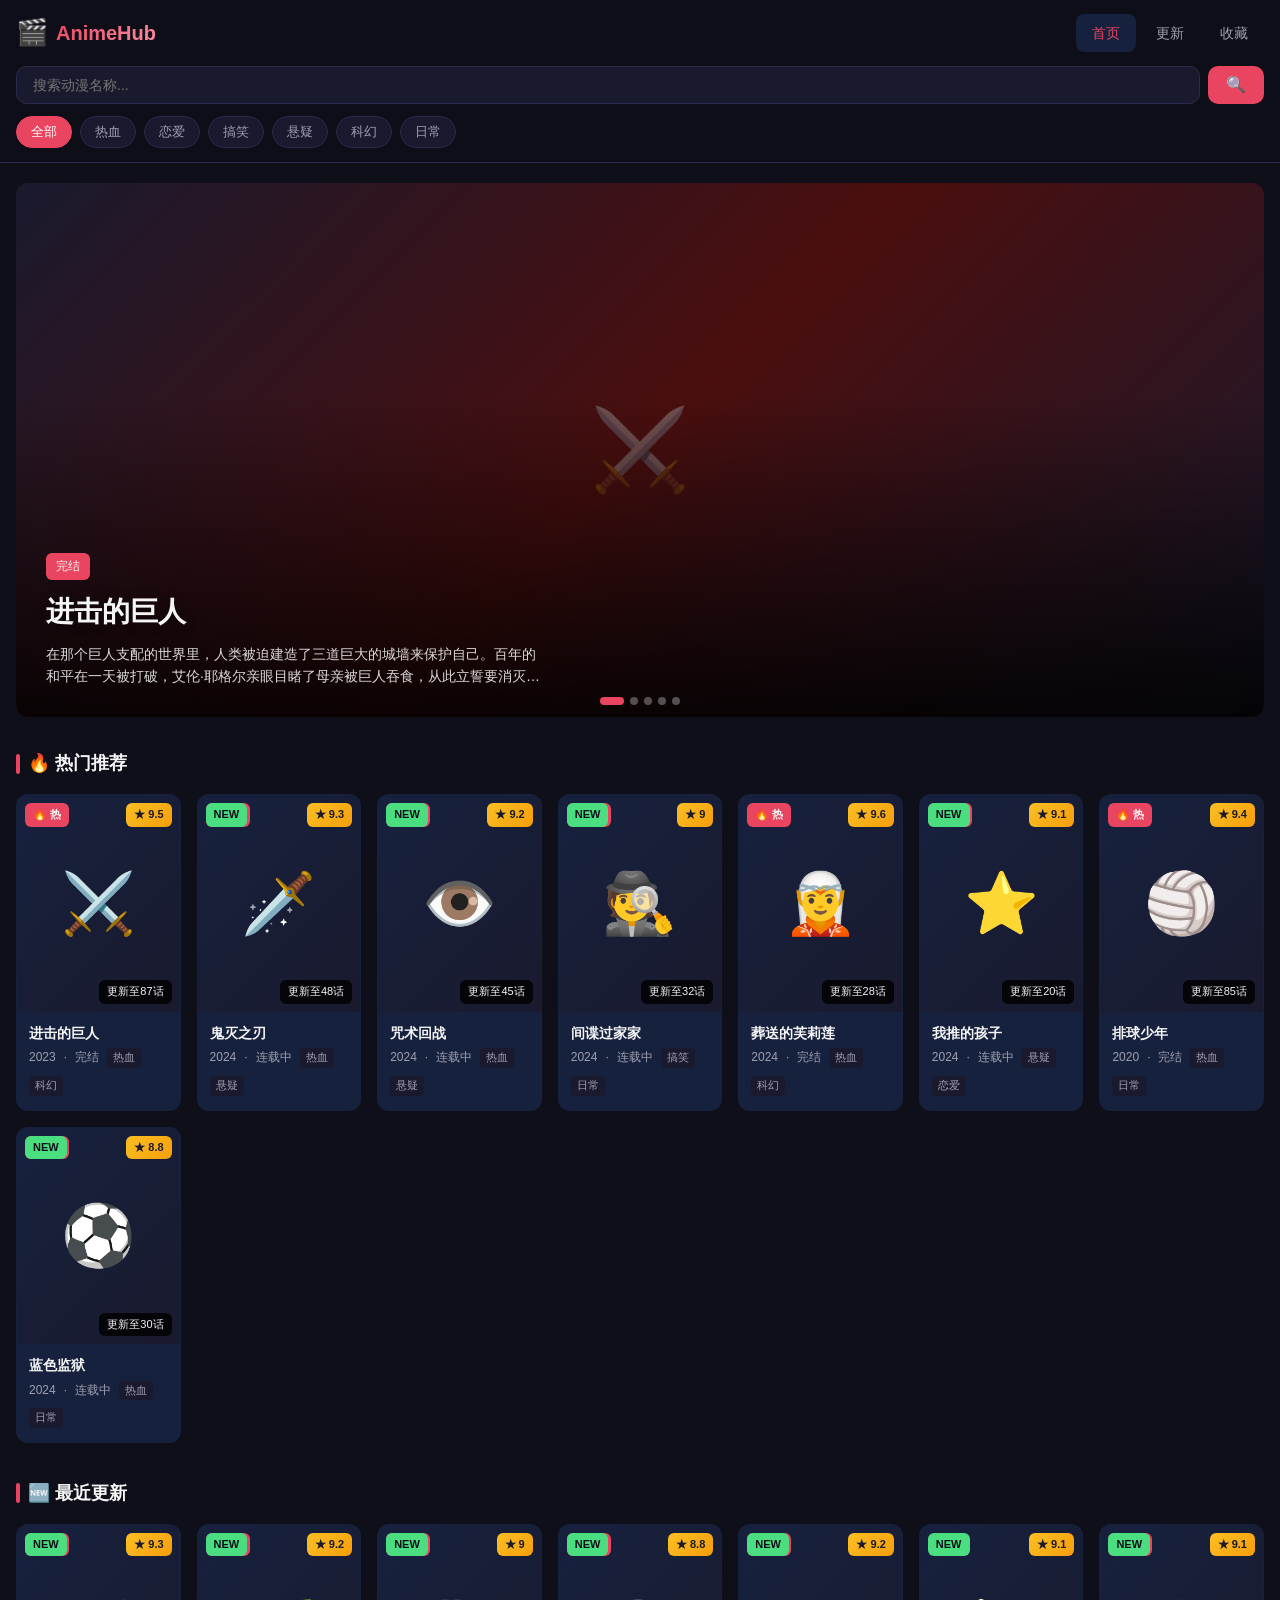
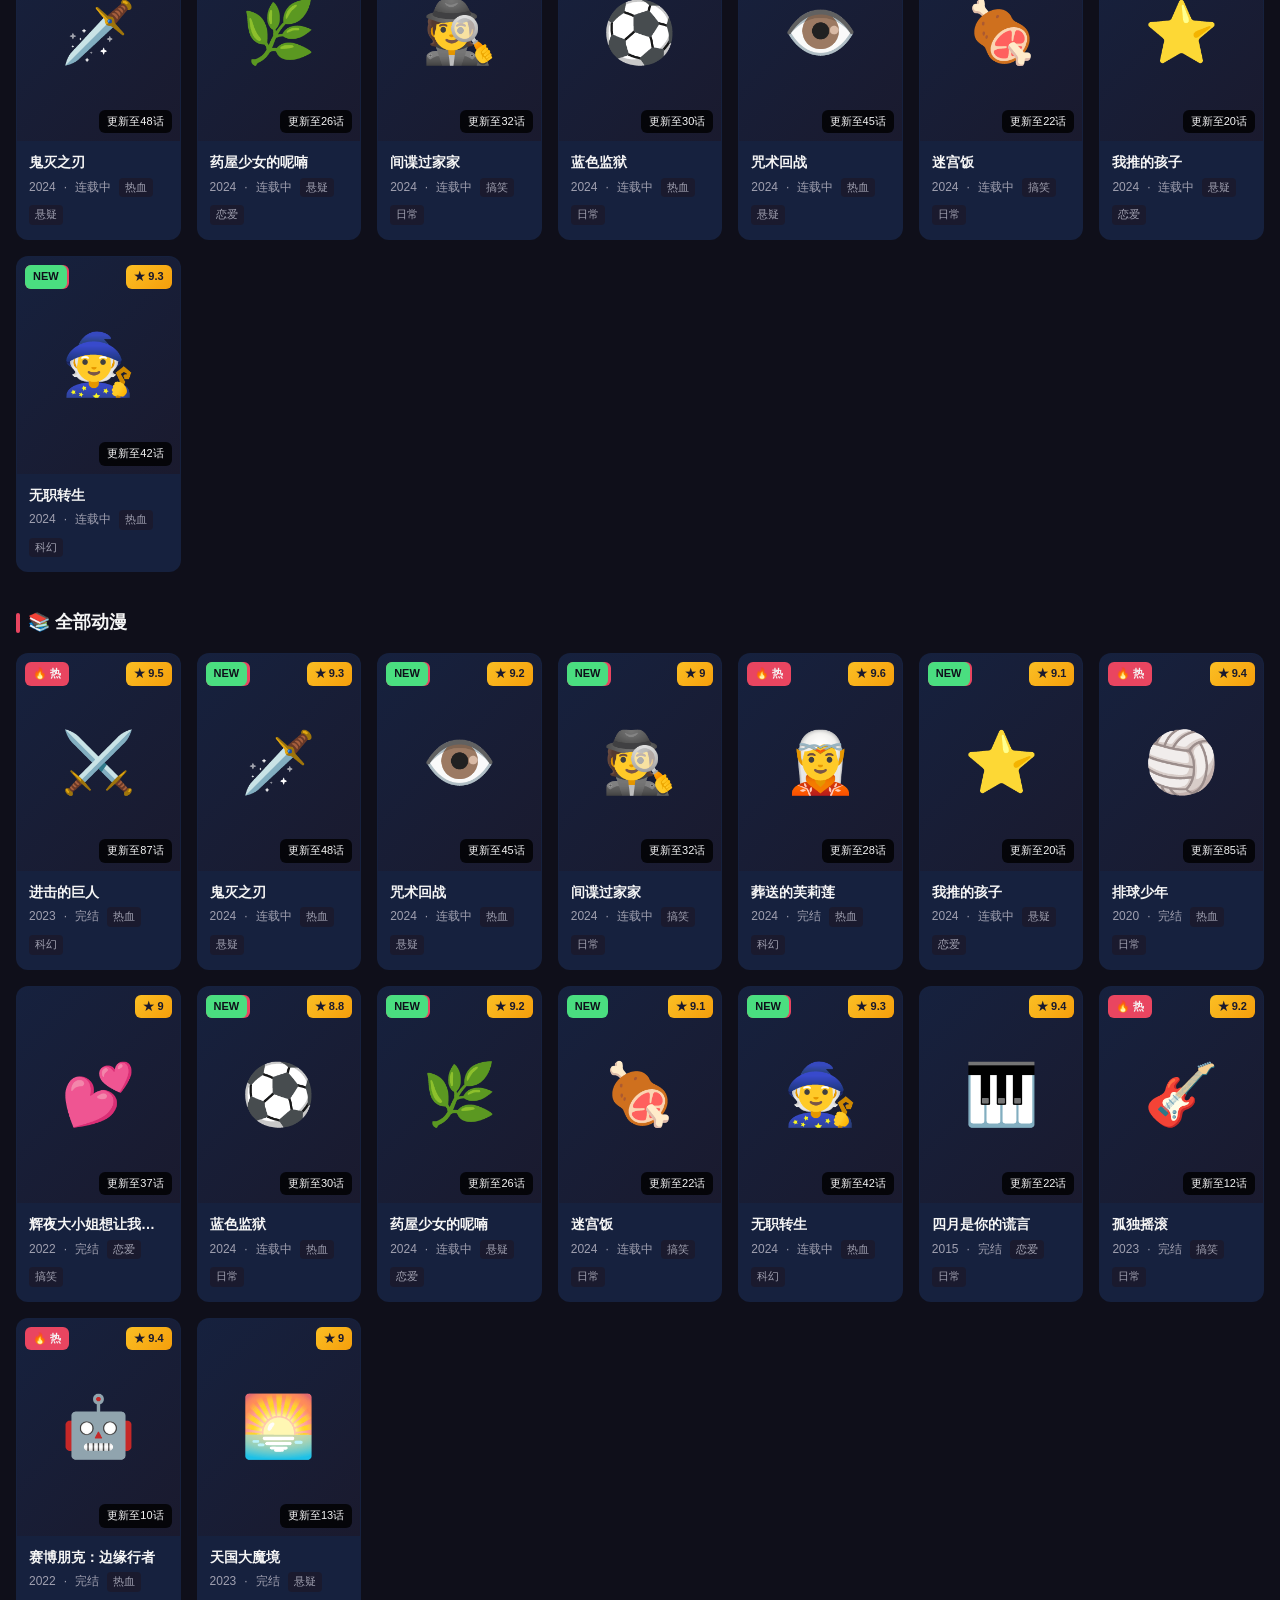
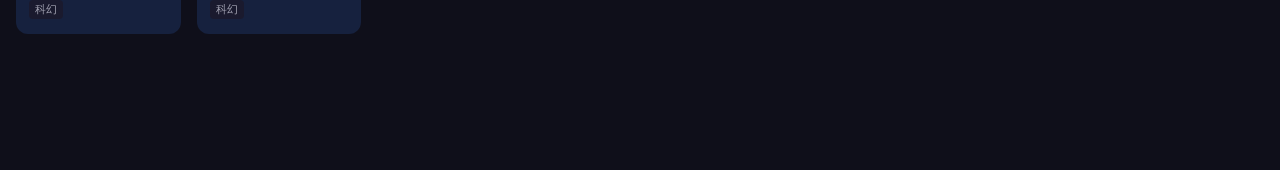
==== index.html @ 456b9b78 "feat: 动漫平台首版发布 - 播放/追番/更新提醒/移动端适配" ====
<!DOCTYPE html>
<html lang="zh-CN">
<head>
    <meta charset="UTF-8">
    <meta name="viewport" content="width=device-width, initial-scale=1.0, maximum-scale=1.0, user-scalable=no">
    <meta name="description" content="无广告极速动漫在线观看平台 - 实时更新提醒">
    <title>AnimeHub - 无广告动漫平台</title>
    <link rel="stylesheet" href="css/style.css">
    <link rel="manifest" href="manifest.json">
    <link rel="icon" href="data:image/svg+xml,<svg xmlns='http://www.w3.org/2000/svg' viewBox='0 0 100 100'><text y='.9em' font-size='90'>🎬</text></svg>">
</head>
<body>
    <header class="header">
        <div class="header-inner">
            <div class="logo" onclick="goHome()">
                <span class="logo-icon">🎬</span>
                <span class="logo-text">AnimeHub</span>
            </div>
            <nav class="nav-links">
                <a href="#home" class="active" data-page="home">首页</a>
                <a href="#updates" data-page="updates">更新</a>
                <a href="#favorites" data-page="favorites">收藏</a>
            </nav>
            <button class="menu-btn" id="menuBtn" aria-label="菜单">
                <span></span><span></span><span></span>
            </button>
        </div>
        <div class="search-bar">
            <input type="text" id="searchInput" placeholder="搜索动漫名称..." autocomplete="off">
            <button class="search-btn" id="searchBtn">🔍</button>
        </div>
        <div class="category-filter">
            <button class="cat-btn active" data-cat="all">全部</button>
            <button class="cat-btn" data-cat="热血">热血</button>
            <button class="cat-btn" data-cat="恋爱">恋爱</button>
            <button class="cat-btn" data-cat="搞笑">搞笑</button>
            <button class="cat-btn" data-cat="悬疑">悬疑</button>
            <button class="cat-btn" data-cat="科幻">科幻</button>
            <button class="cat-btn" data-cat="日常">日常</button>
        </div>
    </header>

    <main class="main">
        <!-- 首页 -->
        <section id="homePage" class="page active">
            <div class="banner" id="banner">
                <div class="banner-slider" id="bannerSlider"></div>
                <div class="banner-dots" id="bannerDots"></div>
            </div>
            <div class="section">
                <h2 class="section-title">🔥 热门推荐</h2>
                <div class="anime-grid" id="hotGrid"></div>
            </div>
            <div class="section">
                <h2 class="section-title">🆕 最近更新</h2>
                <div class="anime-grid" id="latestGrid"></div>
            </div>
            <div class="section">
                <h2 class="section-title">📚 全部动漫</h2>
                <div class="anime-grid" id="allGrid"></div>
            </div>
        </section>

        <!-- 更新页 -->
        <section id="updatesPage" class="page">
            <div class="updates-header">
                <h2>📢 动漫更新日历</h2>
                <button class="btn-primary" id="enableNotifyBtn">🔔 开启更新提醒</button>
            </div>
            <div class="week-tabs" id="weekTabs"></div>
            <div class="updates-list" id="updatesList"></div>
        </section>

        <!-- 收藏页 -->
        <section id="favoritesPage" class="page">
            <h2 class="section-title">⭐ 我的追番</h2>
            <div id="favEmpty" class="empty-state">
                <div class="empty-icon">📺</div>
                <p>还没有追番哦~</p>
                <p class="empty-sub">点击动漫详情页的「追番」按钮添加</p>
            </div>
            <div class="anime-grid" id="favGrid"></div>
        </section>
    </main>

    <div class="mobile-nav" id="mobileNav">
        <a href="#home" class="mobile-nav-item active" data-page="home">
            <span class="nav-icon">🏠</span><span>首页</span>
        </a>
        <a href="#updates" class="mobile-nav-item" data-page="updates">
            <span class="nav-icon">📢</span><span>更新</span>
        </a>
        <a href="#favorites" class="mobile-nav-item" data-page="favorites">
            <span class="nav-icon">⭐</span><span>追番</span>
        </a>
    </div>

    <div class="toast" id="toast"></div>

    <script src="js/data.js"></script>
    <script src="js/app.js"></script>
</body>
</html>
---- css/style.css ----
:root {
    --primary: #e94560;
    --primary-dark: #c73650;
    --bg: #0f0f1a;
    --bg-secondary: #1a1a2e;
    --bg-card: #16213e;
    --text: #f5f5f5;
    --text-secondary: #a0a0b0;
    --border: #2a2a4a;
    --success: #4ade80;
    --warning: #fbbf24;
    --radius: 12px;
    --shadow: 0 4px 20px rgba(0,0,0,0.3);
    --transition: all 0.3s ease;
}

* {
    margin: 0;
    padding: 0;
    box-sizing: border-box;
    -webkit-tap-highlight-color: transparent;
}

html, body {
    font-family: -apple-system, BlinkMacSystemFont, "Segoe UI", "PingFang SC", "Hiragino Sans GB", "Microsoft YaHei", sans-serif;
    background: var(--bg);
    color: var(--text);
    min-height: 100vh;
    line-height: 1.6;
    overflow-x: hidden;
}

a { color: inherit; text-decoration: none; }
button { cursor: pointer; border: none; background: none; color: inherit; font-family: inherit; }
img { max-width: 100%; display: block; }

::-webkit-scrollbar { width: 6px; height: 6px; }
::-webkit-scrollbar-track { background: var(--bg-secondary); }
::-webkit-scrollbar-thumb { background: var(--primary); border-radius: 3px; }

/* ========== Header ========== */
.header {
    position: sticky;
    top: 0;
    z-index: 100;
    background: rgba(15, 15, 26, 0.95);
    backdrop-filter: blur(20px);
    border-bottom: 1px solid var(--border);
}

.header-inner {
    display: flex;
    align-items: center;
    justify-content: space-between;
    padding: 12px 16px;
    max-width: 1400px;
    margin: 0 auto;
}

.logo {
    display: flex;
    align-items: center;
    gap: 8px;
    cursor: pointer;
}

.logo-icon { font-size: 26px; }

.logo-text {
    font-size: 20px;
    font-weight: 800;
    background: linear-gradient(135deg, var(--primary), #ff8fa3);
    -webkit-background-clip: text;
    -webkit-text-fill-color: transparent;
    background-clip: text;
}

.nav-links {
    display: flex;
    gap: 4px;
}

.nav-links a {
    padding: 8px 16px;
    border-radius: 8px;
    font-size: 14px;
    font-weight: 500;
    transition: var(--transition);
    color: var(--text-secondary);
}

.nav-links a:hover,
.nav-links a.active {
    background: var(--bg-card);
    color: var(--primary);
}

.menu-btn {
    display: none;
    flex-direction: column;
    gap: 5px;
    padding: 8px;
}

.menu-btn span {
    display: block;
    width: 22px;
    height: 2px;
    background: var(--text);
    border-radius: 2px;
    transition: var(--transition);
}

.search-bar {
    display: flex;
    gap: 8px;
    padding: 0 16px 12px;
    max-width: 1400px;
    margin: 0 auto;
}

#searchInput {
    flex: 1;
    padding: 10px 16px;
    background: var(--bg-secondary);
    border: 1px solid var(--border);
    border-radius: 10px;
    color: var(--text);
    font-size: 14px;
    outline: none;
    transition: var(--transition);
}

#searchInput:focus {
    border-color: var(--primary);
    box-shadow: 0 0 0 3px rgba(233, 69, 96, 0.15);
}

.search-btn {
    padding: 0 18px;
    background: var(--primary);
    border-radius: 10px;
    font-size: 16px;
    transition: var(--transition);
}

.search-btn:hover { background: var(--primary-dark); }

.category-filter {
    display: flex;
    gap: 8px;
    padding: 0 16px 14px;
    max-width: 1400px;
    margin: 0 auto;
    overflow-x: auto;
    -webkit-overflow-scrolling: touch;
    scrollbar-width: none;
}

.category-filter::-webkit-scrollbar { display: none; }

.cat-btn {
    flex-shrink: 0;
    padding: 6px 14px;
    background: var(--bg-secondary);
    border: 1px solid var(--border);
    border-radius: 20px;
    font-size: 13px;
    color: var(--text-secondary);
    transition: var(--transition);
}

.cat-btn:hover,
.cat-btn.active {
    background: var(--primary);
    border-color: var(--primary);
    color: #fff;
}

/* ========== Main ========== */
.main {
    max-width: 1400px;
    margin: 0 auto;
    padding: 20px 16px 100px;
}

.page { display: none; animation: fadeIn 0.3s ease; }
.page.active { display: block; }

@keyframes fadeIn {
    from { opacity: 0; transform: translateY(10px); }
    to { opacity: 1; transform: translateY(0); }
}

/* ========== Banner ========== */
.banner {
    position: relative;
    margin-bottom: 32px;
    border-radius: var(--radius);
    overflow: hidden;
}

.banner-slider {
    display: flex;
    transition: transform 0.5s ease;
}

.banner-item {
    min-width: 100%;
    position: relative;
    aspect-ratio: 21/9;
    min-height: 200px;
    background-size: cover;
    background-position: center;
    cursor: pointer;
}

.banner-item::after {
    content: '';
    position: absolute;
    inset: 0;
    background: linear-gradient(to top, rgba(0,0,0,0.85) 0%, transparent 60%);
}

.banner-content {
    position: absolute;
    bottom: 0;
    left: 0;
    right: 0;
    padding: 30px;
    z-index: 2;
}

.banner-tag {
    display: inline-block;
    padding: 4px 10px;
    background: var(--primary);
    border-radius: 6px;
    font-size: 12px;
    margin-bottom: 10px;
}

.banner-title {
    font-size: 28px;
    font-weight: 700;
    margin-bottom: 8px;
    text-shadow: 0 2px 10px rgba(0,0,0,0.5);
}

.banner-desc {
    font-size: 14px;
    color: rgba(255,255,255,0.85);
    max-width: 500px;
    overflow: hidden;
    text-overflow: ellipsis;
    display: -webkit-box;
    -webkit-line-clamp: 2;
    -webkit-box-orient: vertical;
}

.banner-dots {
    position: absolute;
    bottom: 12px;
    left: 50%;
    transform: translateX(-50%);
    display: flex;
    gap: 6px;
    z-index: 3;
}

.banner-dot {
    width: 8px;
    height: 8px;
    border-radius: 50%;
    background: rgba(255,255,255,0.3);
    cursor: pointer;
    transition: var(--transition);
}

.banner-dot.active {
    background: var(--primary);
    width: 24px;
    border-radius: 4px;
}

/* ========== Section ========== */
.section { margin-bottom: 36px; }

.section-title {
    font-size: 18px;
    font-weight: 700;
    margin-bottom: 16px;
    display: flex;
    align-items: center;
    gap: 8px;
}

.section-title::before {
    content: '';
    width: 4px;
    height: 20px;
    background: var(--primary);
    border-radius: 2px;
}

/* ========== Anime Grid ========== */
.anime-grid {
    display: grid;
    grid-template-columns: repeat(auto-fill, minmax(160px, 1fr));
    gap: 16px;
}

.anime-card {
    background: var(--bg-card);
    border-radius: var(--radius);
    overflow: hidden;
    cursor: pointer;
    transition: var(--transition);
    border: 1px solid transparent;
}

.anime-card:hover {
    transform: translateY(-4px);
    border-color: var(--primary);
    box-shadow: var(--shadow);
}

.anime-cover {
    position: relative;
    aspect-ratio: 3/4;
    overflow: hidden;
    background: var(--bg-secondary);
}

.anime-cover img {
    width: 100%;
    height: 100%;
    object-fit: cover;
    transition: transform 0.4s ease;
}

.anime-card:hover .anime-cover img { transform: scale(1.08); }

.anime-cover-placeholder {
    width: 100%;
    height: 100%;
    display: flex;
    align-items: center;
    justify-content: center;
    font-size: 60px;
    background: linear-gradient(135deg, var(--bg-card), var(--bg-secondary));
}

.anime-badge {
    position: absolute;
    top: 8px;
    left: 8px;
    padding: 3px 8px;
    background: var(--primary);
    border-radius: 6px;
    font-size: 11px;
    font-weight: 600;
    z-index: 2;
}

.anime-ep {
    position: absolute;
    bottom: 8px;
    right: 8px;
    padding: 3px 8px;
    background: rgba(0,0,0,0.8);
    backdrop-filter: blur(10px);
    border-radius: 6px;
    font-size: 11px;
    z-index: 2;
}

.anime-score {
    position: absolute;
    top: 8px;
    right: 8px;
    padding: 3px 8px;
    background: linear-gradient(135deg, #fbbf24, #f59e0b);
    border-radius: 6px;
    font-size: 11px;
    font-weight: 700;
    color: #1a1a2e;
    z-index: 2;
}

.anime-info {
    padding: 10px 12px 14px;
}

.anime-name {
    font-size: 14px;
    font-weight: 600;
    margin-bottom: 4px;
    overflow: hidden;
    text-overflow: ellipsis;
    white-space: nowrap;
}

.anime-meta {
    font-size: 12px;
    color: var(--text-secondary);
    display: flex;
    gap: 8px;
    flex-wrap: wrap;
}

.anime-cat {
    padding: 1px 6px;
    background: var(--bg-secondary);
    border-radius: 4px;
    font-size: 11px;
}

/* ========== Updates Page ========== */
.updates-header {
    display: flex;
    justify-content: space-between;
    align-items: center;
    flex-wrap: wrap;
    gap: 12px;
    margin-bottom: 20px;
}

.updates-header h2 { font-size: 20px; }

.btn-primary {
    padding: 10px 18px;
    background: var(--primary);
    color: #fff;
    border-radius: 10px;
    font-size: 14px;
    font-weight: 600;
    transition: var(--transition);
}

.btn-primary:hover { background: var(--primary-dark); transform: translateY(-1px); }

.week-tabs {
    display: flex;
    gap: 6px;
    margin-bottom: 20px;
    overflow-x: auto;
    padding-bottom: 4px;
    scrollbar-width: none;
}

.week-tabs::-webkit-scrollbar { display: none; }

.week-tab {
    flex-shrink: 0;
    padding: 8px 16px;
    background: var(--bg-secondary);
    border: 1px solid var(--border);
    border-radius: 8px;
    font-size: 13px;
    color: var(--text-secondary);
    transition: var(--transition);
}

.week-tab.today { border-color: var(--primary); color: var(--primary); }
.week-tab.active {
    background: var(--primary);
    border-color: var(--primary);
    color: #fff;
}

.updates-list {
    display: flex;
    flex-direction: column;
    gap: 12px;
}

.update-item {
    display: flex;
    gap: 14px;
    padding: 14px;
    background: var(--bg-card);
    border-radius: var(--radius);
    border: 1px solid var(--border);
    transition: var(--transition);
    cursor: pointer;
}

.update-item:hover { border-color: var(--primary); }

.update-item .anime-cover {
    width: 90px;
    min-width: 90px;
    aspect-ratio: 3/4;
    border-radius: 8px;
}

.update-content {
    flex: 1;
    min-width: 0;
    display: flex;
    flex-direction: column;
    justify-content: center;
}

.update-name {
    font-size: 15px;
    font-weight: 600;
    margin-bottom: 6px;
    overflow: hidden;
    text-overflow: ellipsis;
    white-space: nowrap;
}

.update-ep {
    font-size: 13px;
    color: var(--success);
    margin-bottom: 6px;
    display: flex;
    align-items: center;
    gap: 6px;
}

.update-time {
    font-size: 12px;
    color: var(--text-secondary);
}

/* ========== Empty State ========== */
.empty-state {
    text-align: center;
    padding: 60px 20px;
    color: var(--text-secondary);
}

.empty-icon { font-size: 64px; margin-bottom: 16px; }
.empty-state p { font-size: 16px; margin-bottom: 4px; }
.empty-sub { font-size: 14px !important; opacity: 0.7; }

/* ========== Mobile Nav ========== */
.mobile-nav {
    display: none;
    position: fixed;
    bottom: 0;
    left: 0;
    right: 0;
    background: rgba(15, 15, 26, 0.95);
    backdrop-filter: blur(20px);
    border-top: 1px solid var(--border);
    padding: 8px 0 calc(8px + env(safe-area-inset-bottom));
    z-index: 99;
}

.mobile-nav-item {
    flex: 1;
    display: flex;
    flex-direction: column;
    align-items: center;
    gap: 2px;
    padding: 6px;
    font-size: 11px;
    color: var(--text-secondary);
    transition: var(--transition);
}

.mobile-nav-item.active { color: var(--primary); }

.nav-icon { font-size: 20px; }

/* ========== Detail Page ========== */
.detail-main { padding-top: 0; }

.detail-header { position: sticky; top: 0; z-index: 100; }

.back-btn {
    padding: 8px 12px;
    font-size: 14px;
    color: var(--text);
    transition: var(--transition);
    border-radius: 8px;
}

.back-btn:hover { background: var(--bg-card); }

.detail-hero {
    position: relative;
    aspect-ratio: 16/7;
    min-height: 220px;
    background-size: cover;
    background-position: center;
    margin: 0 -16px 20px;
}

.detail-hero::after {
    content: '';
    position: absolute;
    inset: 0;
    background: linear-gradient(to top, var(--bg) 0%, transparent 70%);
}

.detail-info {
    display: flex;
    gap: 18px;
    margin-top: -100px;
    position: relative;
    z-index: 2;
    margin-bottom: 28px;
}

.detail-cover {
    width: 140px;
    min-width: 140px;
    aspect-ratio: 3/4;
    border-radius: var(--radius);
    overflow: hidden;
    box-shadow: var(--shadow);
    background: var(--bg-card);
}

.detail-text { flex: 1; padding-top: 50px; min-width: 0; }

.detail-title {
    font-size: 22px;
    font-weight: 800;
    margin-bottom: 10px;
    line-height: 1.3;
}

.detail-meta-grid {
    display: grid;
    grid-template-columns: repeat(auto-fit, minmax(120px, 1fr));
    gap: 8px;
    margin-bottom: 14px;
}

.detail-meta-item {
    font-size: 13px;
    color: var(--text-secondary);
}

.detail-meta-item span {
    color: var(--text);
    font-weight: 600;
}

.detail-tags {
    display: flex;
    flex-wrap: wrap;
    gap: 6px;
    margin-bottom: 14px;
}

.detail-tag {
    padding: 4px 10px;
    background: var(--bg-card);
    border: 1px solid var(--border);
    border-radius: 6px;
    font-size: 12px;
    color: var(--text-secondary);
}

.detail-desc {
    font-size: 14px;
    color: var(--text-secondary);
    line-height: 1.8;
    margin-bottom: 16px;
}

.detail-actions {
    display: flex;
    gap: 10px;
    flex-wrap: wrap;
}

.btn-watch {
    padding: 12px 24px;
    background: linear-gradient(135deg, var(--primary), #ff6b85);
    color: #fff;
    border-radius: 10px;
    font-size: 15px;
    font-weight: 700;
    transition: var(--transition);
    box-shadow: 0 4px 15px rgba(233, 69, 96, 0.3);
}

.btn-watch:hover { transform: translateY(-2px); box-shadow: 0 6px 20px rgba(233, 69, 96, 0.4); }

.btn-fav {
    padding: 12px 20px;
    background: var(--bg-card);
    border: 1px solid var(--border);
    color: var(--text);
    border-radius: 10px;
    font-size: 14px;
    font-weight: 600;
    transition: var(--transition);
}

.btn-fav:hover, .btn-fav.active {
    border-color: var(--warning);
    color: var(--warning);
    background: rgba(251, 191, 36, 0.1);
}

.detail-section { margin-bottom: 28px; }

.detail-section-title {
    font-size: 16px;
    font-weight: 700;
    margin-bottom: 14px;
    padding-left: 10px;
    border-left: 3px solid var(--primary);
}

.episode-list {
    display: grid;
    grid-template-columns: repeat(auto-fill, minmax(80px, 1fr));
    gap: 10px;
}

.ep-btn {
    padding: 12px 8px;
    background: var(--bg-card);
    border: 1px solid var(--border);
    border-radius: 8px;
    text-align: center;
    font-size: 13px;
    font-weight: 500;
    transition: var(--transition);
    color: var(--text);
    position: relative;
}

.ep-btn:hover {
    border-color: var(--primary);
    color: var(--primary);
    transform: translateY(-1px);
}

.ep-btn.active {
    background: var(--primary);
    border-color: var(--primary);
    color: #fff;
}

.ep-btn.new::after {
    content: 'NEW';
    position: absolute;
    top: -4px;
    right: -4px;
    padding: 1px 5px;
    background: var(--success);
    border-radius: 4px;
    font-size: 9px;
    font-weight: 700;
    color: var(--bg);
}

/* ========== Watch Page ========== */
.watch-body { background: #000; }

.player-container {
    position: sticky;
    top: 0;
    z-index: 50;
    background: #000;
}

.player-header {
    display: flex;
    align-items: center;
    justify-content: space-between;
    padding: 10px 14px;
    background: rgba(0,0,0,0.9);
    color: #fff;
}

.player-title {
    flex: 1;
    text-align: center;
    font-size: 14px;
    font-weight: 600;
    overflow: hidden;
    text-overflow: ellipsis;
    white-space: nowrap;
    padding: 0 12px;
}

.cast-btn {
    padding: 8px;
    font-size: 16px;
}

.video-wrapper {
    position: relative;
    width: 100%;
    background: #000;
    aspect-ratio: 16/9;
}

.video-player {
    width: 100%;
    height: 100%;
    background: #000;
    display: block;
}

.video-player::-webkit-media-controls { display: none !important; }

.player-controls-custom {
    position: absolute;
    inset: 0;
    display: flex;
    align-items: center;
    justify-content: center;
    pointer-events: none;
}

.play-btn-big {
    width: 72px;
    height: 72px;
    background: rgba(233, 69, 96, 0.9);
    border-radius: 50%;
    font-size: 28px;
    color: #fff;
    display: flex;
    align-items: center;
    justify-content: center;
    pointer-events: auto;
    transition: var(--transition);
    box-shadow: 0 4px 20px rgba(0,0,0,0.5);
}

.play-btn-big:hover { transform: scale(1.1); }
.play-btn-big.hidden { display: none; }

.loading-spinner {
    position: absolute;
    inset: 0;
    display: flex;
    align-items: center;
    justify-content: center;
}

.spinner {
    width: 42px;
    height: 42px;
    border: 3px solid rgba(255,255,255,0.2);
    border-top-color: var(--primary);
    border-radius: 50%;
    animation: spin 0.8s linear infinite;
}

@keyframes spin { to { transform: rotate(360deg); } }

.progress-bar-container {
    padding: 0 14px;
    background: #000;
}

.progress-bar {
    position: relative;
    height: 4px;
    background: rgba(255,255,255,0.2);
    border-radius: 2px;
    cursor: pointer;
}

.progress-bar:hover { height: 6px; }

.progress-buffered {
    position: absolute;
    top: 0;
    left: 0;
    height: 100%;
    background: rgba(255,255,255,0.4);
    border-radius: 2px;
}

.progress-played {
    position: absolute;
    top: 0;
    left: 0;
    height: 100%;
    background: var(--primary);
    border-radius: 2px;
}

.progress-thumb {
    position: absolute;
    top: 50%;
    left: 0;
    width: 12px;
    height: 12px;
    background: #fff;
    border-radius: 50%;
    transform: translate(-50%, -50%);
    opacity: 0;
    transition: opacity 0.2s;
    box-shadow: 0 2px 6px rgba(0,0,0,0.4);
}

.progress-bar:hover .progress-thumb { opacity: 1; }

.time-display {
    display: flex;
    justify-content: space-between;
    padding: 6px 0 10px;
    font-size: 12px;
    color: rgba(255,255,255,0.7);
}

.player-bottom-controls {
    display: flex;
    align-items: center;
    gap: 6px;
    padding: 8px 10px 12px;
    background: #000;
}

.control-btn {
    padding: 8px 10px;
    font-size: 16px;
    color: #fff;
    border-radius: 6px;
    transition: var(--transition);
}

.control-btn:hover { background: rgba(255,255,255,0.1); }

.volume-control {
    display: flex;
    align-items: center;
    gap: 4px;
    margin-left: 8px;
}

#volumeSlider {
    width: 0;
    opacity: 0;
    transition: all 0.3s ease;
    accent-color: var(--primary);
}

.volume-control:hover #volumeSlider {
    width: 80px;
    opacity: 1;
}

.quality-select {
    margin-left: auto;
    padding: 5px 10px;
    background: rgba(255,255,255,0.1);
    border: none;
    border-radius: 6px;
    color: #fff;
    font-size: 12px;
    cursor: pointer;
    outline: none;
}

.quality-select option { background: #1a1a2e; color: #fff; }

.watch-main {
    background: var(--bg);
    padding-top: 20px !important;
    max-width: 1400px;
    margin: 0 auto;
}

.watch-info {
    background: var(--bg-card);
    padding: 20px;
    border-radius: var(--radius);
    margin-bottom: 24px;
}

.watch-title {
    font-size: 20px;
    font-weight: 700;
    margin-bottom: 10px;
}

.watch-meta {
    display: flex;
    flex-wrap: wrap;
    gap: 12px;
    font-size: 13px;
    color: var(--text-secondary);
    margin-bottom: 16px;
}

.watch-meta span { font-weight: 600; color: var(--text); }

.watch-actions {
    display: flex;
    gap: 10px;
    flex-wrap: wrap;
}

.anime-desc {
    background: var(--bg-card);
    padding: 20px;
    border-radius: var(--radius);
    font-size: 14px;
    line-height: 1.9;
    color: var(--text-secondary);
}

/* ========== Toast ========== */
.toast {
    position: fixed;
    bottom: 100px;
    left: 50%;
    transform: translateX(-50%) translateY(100px);
    padding: 12px 20px;
    background: var(--bg-card);
    color: var(--text);
    border-radius: 10px;
    box-shadow: var(--shadow);
    border: 1px solid var(--border);
    font-size: 14px;
    z-index: 1000;
    opacity: 0;
    transition: all 0.3s ease;
    pointer-events: none;
    max-width: 90%;
    text-align: center;
}

.toast.show {
    opacity: 1;
    transform: translateX(-50%) translateY(0);
}

/* ========== Responsive ========== */
@media (max-width: 768px) {
    .nav-links { display: none; }
    .menu-btn { display: flex; }

    .mobile-nav { display: flex; }

    .main { padding: 16px 12px 120px; }

    .banner-content { padding: 20px; }
    .banner-title { font-size: 20px; }
    .banner-desc { font-size: 12px; -webkit-line-clamp: 2; }
    .banner-item { min-height: 180px; aspect-ratio: 16/9; }

    .anime-grid {
        grid-template-columns: repeat(auto-fill, minmax(120px, 1fr));
        gap: 12px;
    }

    .anime-info { padding: 8px 10px 12px; }
    .anime-name { font-size: 13px; }
    .anime-meta { font-size: 11px; }

    .section-title { font-size: 16px; }

    .detail-info {
        flex-direction: column;
        margin-top: -80px;
        gap: 16px;
        align-items: center;
        text-align: center;
    }

    .detail-cover { width: 120px; min-width: 120px; }

    .detail-text { padding-top: 0; }

    .detail-title { font-size: 20px; }

    .detail-tags { justify-content: center; }

    .detail-actions { justify-content: center; }

    .episode-list {
        grid-template-columns: repeat(auto-fill, minmax(65px, 1fr));
        gap: 8px;
    }

    .ep-btn { padding: 10px 4px; font-size: 12px; }

    .volume-control:hover #volumeSlider { width: 0; opacity: 0; }
    .volume-control { display: none; }
    .quality-select { font-size: 11px; padding: 4px 6px; }
    .play-btn-big { width: 56px; height: 56px; font-size: 22px; }

    .watch-info, .anime-desc { padding: 16px; }
    .watch-title { font-size: 17px; }

    .updates-header { flex-direction: column; align-items: flex-start; }

    .update-item .anime-cover { width: 72px; min-width: 72px; }
}

@media (max-width: 480px) {
    .anime-grid {
        grid-template-columns: repeat(2, 1fr);
        gap: 10px;
    }

    .header-inner { padding: 10px 12px; }
    .search-bar { padding: 0 12px 10px; }
    .category-filter { padding: 0 12px 12px; }

    .banner-title { font-size: 17px; }
    .banner-desc { display: none; }
}
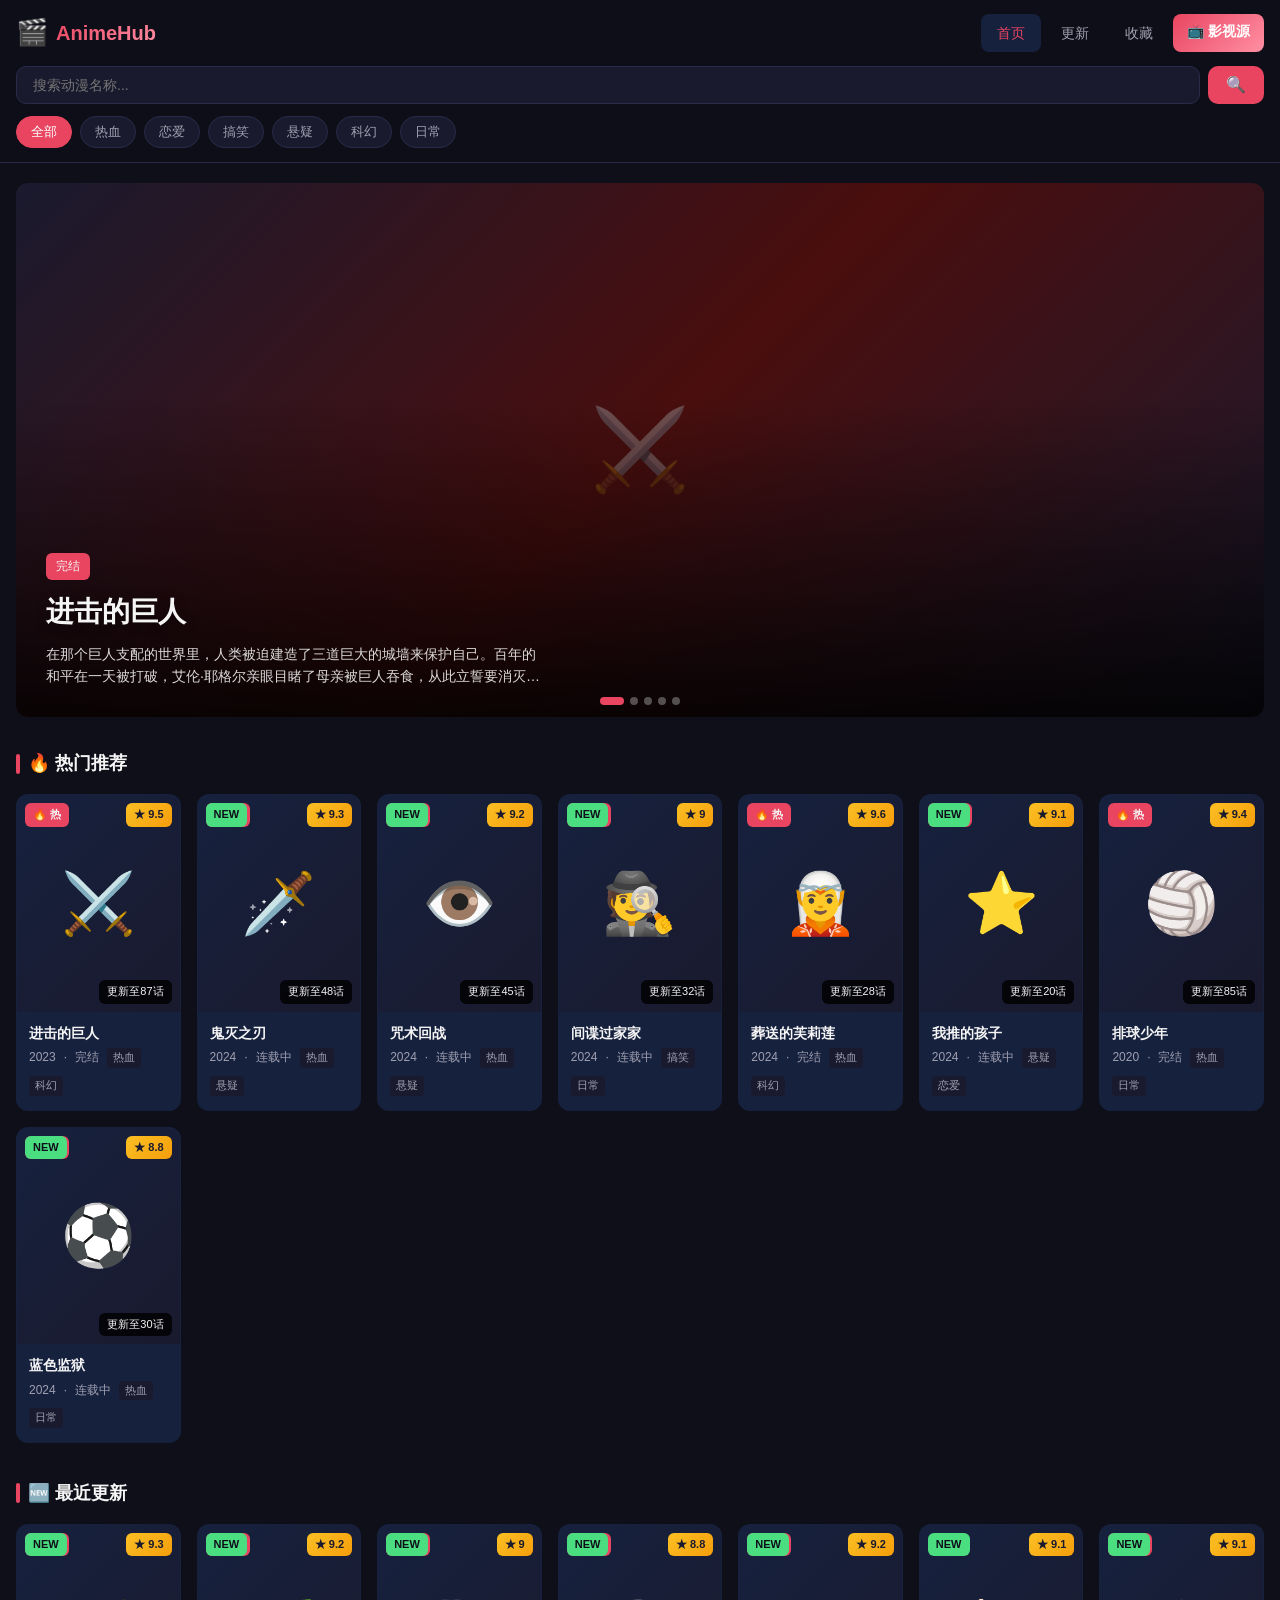
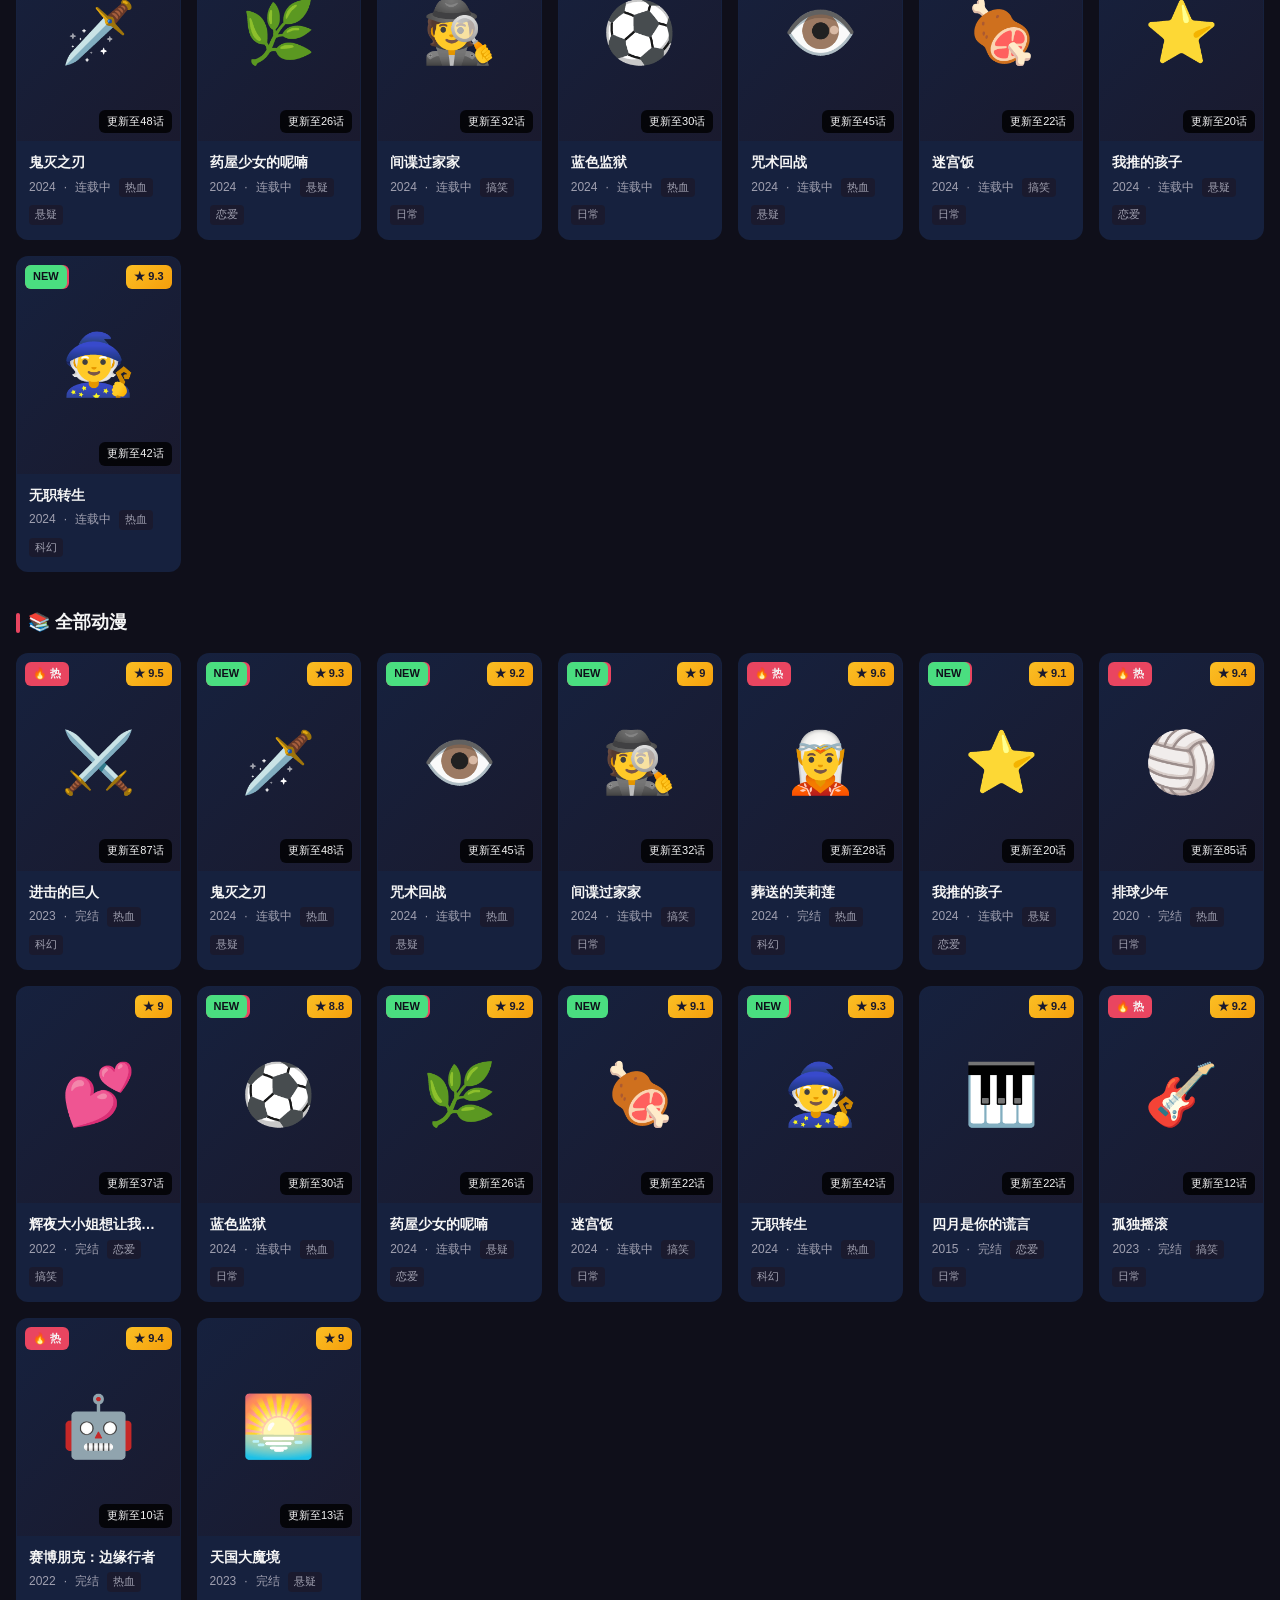
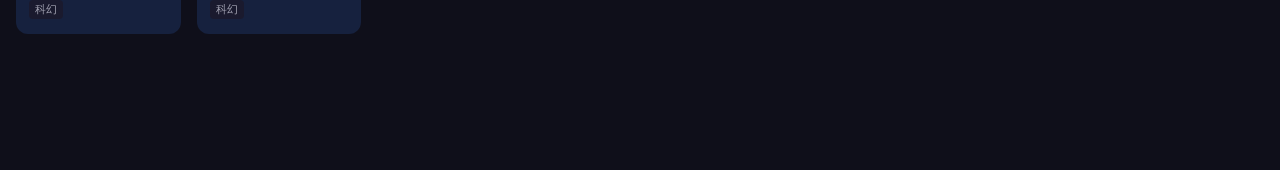
==== commit fa97e2e4: "feat: 新增 TVBox 影视源引擎，支持搜索/分类/在线播放(含HLS)" ====
--- a/index.html
+++ b/index.html
@@ -20,6 +20,7 @@
                 <a href="#home" class="active" data-page="home">首页</a>
                 <a href="#updates" data-page="updates">更新</a>
                 <a href="#favorites" data-page="favorites">收藏</a>
+                <a href="tvbox.html" class="nav-link-tvbox">📺 影视源</a>
             </nav>
             <button class="menu-btn" id="menuBtn" aria-label="菜单">
                 <span></span><span></span><span></span>
@@ -90,6 +91,9 @@
         <a href="#updates" class="mobile-nav-item" data-page="updates">
             <span class="nav-icon">📢</span><span>更新</span>
         </a>
+        <a href="tvbox.html" class="mobile-nav-item">
+            <span class="nav-icon">📺</span><span>影视源</span>
+        </a>
         <a href="#favorites" class="mobile-nav-item" data-page="favorites">
             <span class="nav-icon">⭐</span><span>追番</span>
         </a>
--- a/css/style.css
+++ b/css/style.css
@@ -1033,6 +1033,631 @@
     transform: translateX(-50%) translateY(0);
 }
 
+/* ========== Player Error Overlay ========== */
+.player-error {
+    position: absolute;
+    inset: 0;
+    display: flex;
+    flex-direction: column;
+    align-items: center;
+    justify-content: center;
+    background: rgba(0,0,0,0.88);
+    backdrop-filter: blur(10px);
+    z-index: 10;
+    text-align: center;
+    padding: 20px;
+    gap: 14px;
+}
+
+.player-error .error-icon { font-size: 48px; }
+.player-error .error-title { font-size: 18px; font-weight: 700; color: #fff; }
+.player-error .error-desc {
+    font-size: 13px;
+    color: rgba(255,255,255,0.7);
+    max-width: 320px;
+    line-height: 1.6;
+}
+
+.player-error button {
+    padding: 10px 20px;
+    border-radius: 8px;
+    font-size: 13px;
+    font-weight: 600;
+    transition: var(--transition);
+}
+
+.player-error .btn-primary {
+    background: var(--primary);
+    color: #fff;
+}
+
+.player-error .btn-primary:hover { background: var(--primary-dark); }
+
+.player-error .btn-fav {
+    background: rgba(255,255,255,0.1);
+    color: #fff;
+    border: 1px solid rgba(255,255,255,0.3);
+}
+
+.player-error .btn-fav:hover { background: rgba(255,255,255,0.2); }
+
+/* ========== Demo Banner ========== */
+.demo-banner {
+    display: flex;
+    align-items: center;
+    gap: 8px;
+    padding: 12px 14px;
+    background: linear-gradient(135deg, rgba(233,69,96,0.15), rgba(251,191,36,0.1));
+    border: 1px solid rgba(233,69,96,0.3);
+    border-radius: 10px;
+    margin-bottom: 16px;
+    flex-wrap: wrap;
+    font-size: 13px;
+    color: var(--text-secondary);
+}
+
+.demo-banner .demo-icon { font-size: 18px; }
+.demo-banner .demo-config-btn {
+    padding: 5px 12px;
+    background: var(--primary);
+    color: #fff;
+    border-radius: 6px;
+    font-size: 12px;
+    font-weight: 600;
+    margin-left: auto;
+    transition: var(--transition);
+}
+
+.demo-banner .demo-config-btn:hover { background: var(--primary-dark); }
+
+/* ========== Source Config Section ========== */
+.source-config {
+    background: var(--bg-card);
+    padding: 20px;
+    border-radius: var(--radius);
+}
+
+.source-tip {
+    font-size: 13px;
+    color: var(--text-secondary);
+    line-height: 1.7;
+    margin-bottom: 16px;
+    padding: 12px;
+    background: rgba(233,69,96,0.08);
+    border-left: 3px solid var(--primary);
+    border-radius: 8px;
+}
+
+.source-config .btn-primary,
+.source-config .btn-fav {
+    padding: 10px 18px;
+    margin-right: 10px;
+    margin-bottom: 8px;
+    font-size: 13px;
+    display: inline-block;
+}
+
+/* ========== Config Modal ========== */
+.config-modal {
+    position: fixed;
+    inset: 0;
+    z-index: 200;
+    display: none;
+    align-items: center;
+    justify-content: center;
+    padding: 20px;
+    overflow-y: auto;
+}
+
+.config-mask {
+    position: fixed;
+    inset: 0;
+    background: rgba(0,0,0,0.7);
+    backdrop-filter: blur(5px);
+}
+
+.config-content {
+    position: relative;
+    max-width: 600px;
+    width: 100%;
+    background: var(--bg-card);
+    border: 1px solid var(--border);
+    border-radius: var(--radius);
+    padding: 28px;
+    margin: auto;
+    max-height: 90vh;
+    overflow-y: auto;
+    z-index: 1;
+    box-shadow: var(--shadow);
+}
+
+.config-close {
+    position: absolute;
+    top: 12px;
+    right: 12px;
+    width: 36px;
+    height: 36px;
+    border-radius: 50%;
+    background: var(--bg-secondary);
+    color: var(--text);
+    font-size: 18px;
+    display: flex;
+    align-items: center;
+    justify-content: center;
+    transition: var(--transition);
+}
+
+.config-close:hover { background: var(--primary); }
+
+.config-content h2 {
+    font-size: 20px;
+    font-weight: 700;
+    margin-bottom: 24px;
+    padding-right: 40px;
+    background: linear-gradient(135deg, var(--primary), #ff8fa3);
+    -webkit-background-clip: text;
+    -webkit-text-fill-color: transparent;
+    background-clip: text;
+}
+
+.config-steps { display: flex; flex-direction: column; gap: 20px; }
+
+.config-step {
+    display: flex;
+    gap: 14px;
+    padding: 16px;
+    background: var(--bg-secondary);
+    border-radius: 10px;
+    border: 1px solid var(--border);
+}
+
+.step-num {
+    width: 36px;
+    height: 36px;
+    min-width: 36px;
+    border-radius: 8px;
+    background: linear-gradient(135deg, var(--primary), #ff8fa3);
+    color: #fff;
+    font-weight: 700;
+    display: flex;
+    align-items: center;
+    justify-content: center;
+    font-size: 16px;
+}
+
+.config-step h3 {
+    font-size: 15px;
+    font-weight: 700;
+    margin-bottom: 8px;
+    color: var(--text);
+}
+
+.config-step p {
+    font-size: 13px;
+    color: var(--text-secondary);
+    line-height: 1.7;
+    margin-bottom: 6px;
+}
+
+.config-step code {
+    padding: 2px 6px;
+    background: rgba(233,69,96,0.15);
+    color: var(--primary);
+    border-radius: 4px;
+    font-size: 12px;
+    font-family: 'Consolas', 'Monaco', monospace;
+}
+
+.format-tags {
+    display: flex;
+    gap: 6px;
+    flex-wrap: wrap;
+    margin: 8px 0;
+}
+
+.format-tags span {
+    padding: 3px 10px;
+    background: rgba(255,255,255,0.08);
+    border: 1px solid var(--border);
+    border-radius: 6px;
+    font-size: 12px;
+    color: var(--text-secondary);
+    font-family: 'Consolas', 'Monaco', monospace;
+}
+
+.step-warning {
+    margin-top: 8px !important;
+    padding: 8px 12px;
+    background: rgba(251,191,36,0.1);
+    border-left: 3px solid var(--warning);
+    border-radius: 4px;
+    color: var(--text) !important;
+    font-size: 12px !important;
+}
+
+.code-block {
+    margin-top: 10px;
+    padding: 14px;
+    background: #0d1117;
+    border: 1px solid #30363d;
+    border-radius: 8px;
+    color: #c9d1d9;
+    font-size: 12px;
+    font-family: 'Consolas', 'Monaco', 'Courier New', monospace;
+    overflow-x: auto;
+    white-space: pre;
+    line-height: 1.6;
+}
+
+.config-step ul {
+    padding-left: 18px;
+    margin-top: 8px;
+}
+
+.config-step li {
+    font-size: 13px;
+    color: var(--text-secondary);
+    line-height: 1.7;
+    margin-bottom: 4px;
+}
+
+.config-step li b { color: var(--text); }
+
+@media (max-width: 480px) {
+    .config-content { padding: 20px 18px; border-radius: 12px; }
+    .config-step { flex-direction: column; gap: 10px; }
+    .config-content h2 { font-size: 17px; }
+    .source-config .btn-primary,
+    .source-config .btn-fav { width: 100%; margin-right: 0; text-align: center; }
+    .demo-banner .demo-config-btn { width: 100%; margin-left: 0; margin-top: 8px; }
+}
+
+.nav-links a.nav-link-tvbox {
+    background: linear-gradient(135deg, var(--primary), #ff8fa3);
+    color: #fff;
+    padding: 6px 14px;
+    border-radius: 8px;
+    font-weight: 600;
+}
+
+/* ========== TVBox Page ========== */
+.source-site-list {
+    display: flex;
+    gap: 8px;
+    overflow-x: auto;
+    padding: 4px 0 12px;
+    flex-wrap: wrap;
+}
+
+.site-chip {
+    display: flex;
+    align-items: center;
+    gap: 6px;
+    padding: 8px 14px;
+    background: var(--bg-card);
+    border: 1px solid var(--border);
+    border-radius: 20px;
+    font-size: 13px;
+    color: var(--text);
+    white-space: nowrap;
+    transition: var(--transition);
+    cursor: pointer;
+}
+
+.site-chip:hover { border-color: var(--primary); }
+.site-chip.active { background: var(--primary); border-color: var(--primary); color: #fff; }
+
+.site-type {
+    padding: 2px 6px;
+    border-radius: 4px;
+    font-size: 10px;
+    font-weight: 700;
+}
+
+.site-type.type-0 { background: rgba(74,222,128,0.2); color: var(--success); }
+.site-type.type-1 { background: rgba(233,69,96,0.2); color: var(--primary); }
+
+.section-header {
+    display: flex;
+    justify-content: space-between;
+    align-items: center;
+    margin-bottom: 14px;
+}
+
+.btn-text {
+    background: none;
+    border: none;
+    color: var(--primary);
+    font-size: 13px;
+    cursor: pointer;
+    padding: 4px 8px;
+}
+
+.btn-text.danger { color: #ef4444; }
+
+.category-tabs {
+    display: flex;
+    gap: 8px;
+    overflow-x: auto;
+    padding: 4px 0 12px;
+    -webkit-overflow-scrolling: touch;
+}
+
+.cat-tab {
+    padding: 6px 16px;
+    background: var(--bg-card);
+    border: 1px solid var(--border);
+    border-radius: 16px;
+    font-size: 13px;
+    color: var(--text-secondary);
+    white-space: nowrap;
+    transition: var(--transition);
+    cursor: pointer;
+}
+
+.cat-tab.active { background: var(--primary); color: #fff; border-color: var(--primary); }
+
+.loading-text {
+    text-align: center;
+    padding: 40px 20px;
+    color: var(--text-secondary);
+    font-size: 14px;
+}
+
+.error-box {
+    text-align: center;
+    padding: 30px 20px;
+}
+
+.error-box p { color: var(--text-secondary); margin-bottom: 8px; }
+.error-hint { font-size: 12px !important; opacity: 0.7; }
+
+.cover-emoji {
+    position: absolute;
+    inset: 0;
+    display: flex;
+    align-items: center;
+    justify-content: center;
+    font-size: 36px;
+    z-index: 0;
+}
+
+.anime-cover.no-pic img { display: none; }
+
+/* ========== Add Source Form ========== */
+.add-source-form { margin-top: 12px; }
+
+.source-input {
+    width: 100%;
+    padding: 10px 14px;
+    background: var(--bg-secondary);
+    border: 1px solid var(--border);
+    border-radius: 8px;
+    color: var(--text);
+    font-size: 13px;
+    outline: none;
+    transition: var(--transition);
+}
+
+.source-input:focus { border-color: var(--primary); }
+
+.preset-sources {
+    display: flex;
+    gap: 6px;
+    flex-wrap: wrap;
+    margin-top: 8px;
+}
+
+.preset-btn {
+    padding: 5px 12px;
+    background: rgba(233,69,96,0.1);
+    border: 1px solid rgba(233,69,96,0.3);
+    border-radius: 6px;
+    color: var(--primary);
+    font-size: 12px;
+    cursor: pointer;
+    transition: var(--transition);
+}
+
+.preset-btn:hover { background: rgba(233,69,96,0.2); }
+
+/* ========== Config List Items ========== */
+.config-item {
+    display: flex;
+    align-items: center;
+    justify-content: space-between;
+    padding: 12px;
+    background: var(--bg-secondary);
+    border-radius: 8px;
+    border: 1px solid var(--border);
+    margin-bottom: 8px;
+    gap: 12px;
+}
+
+.config-item.active { border-color: var(--primary); }
+
+.config-item-info { flex: 1; min-width: 0; }
+
+.config-item-name {
+    font-size: 14px;
+    font-weight: 600;
+    color: var(--text);
+}
+
+.config-item-url {
+    font-size: 11px;
+    color: var(--text-secondary);
+    overflow: hidden;
+    text-overflow: ellipsis;
+    white-space: nowrap;
+    margin-top: 2px;
+}
+
+.config-item-sites { font-size: 11px; color: var(--success); margin-top: 2px; }
+
+.config-item-actions { display: flex; gap: 4px; flex-shrink: 0; }
+
+/* ========== Detail Modal ========== */
+.detail-modal-content { max-width: 700px; }
+
+.detail-modal-header {
+    display: flex;
+    gap: 16px;
+    margin-bottom: 20px;
+}
+
+.detail-modal-pic {
+    width: 120px;
+    min-width: 120px;
+    aspect-ratio: 3/4;
+    border-radius: 10px;
+    object-fit: cover;
+    background: var(--bg-secondary);
+}
+
+.detail-modal-info { flex: 1; min-width: 0; }
+
+.detail-modal-info h2 {
+    font-size: 20px;
+    font-weight: 700;
+    margin-bottom: 10px;
+    -webkit-text-fill-color: var(--text);
+    padding-right: 20px;
+}
+
+.detail-modal-meta {
+    display: flex;
+    gap: 12px;
+    flex-wrap: wrap;
+    font-size: 13px;
+    color: var(--text-secondary);
+    margin-bottom: 10px;
+}
+
+.detail-modal-line {
+    font-size: 13px;
+    color: var(--text-secondary);
+    line-height: 1.7;
+    margin-bottom: 4px;
+}
+
+.detail-modal-line b { color: var(--text); }
+
+.detail-modal-desc {
+    font-size: 13px;
+    color: var(--text-secondary);
+    line-height: 1.7;
+    margin-top: 8px;
+    max-height: 120px;
+    overflow-y: auto;
+}
+
+.detail-modal-source {
+    font-size: 11px;
+    color: var(--primary);
+    margin-top: 8px;
+}
+
+.detail-modal-episodes h3 {
+    font-size: 15px;
+    font-weight: 700;
+    margin-bottom: 12px;
+}
+
+/* ========== Player Modal ========== */
+.player-modal {
+    position: fixed;
+    inset: 0;
+    z-index: 300;
+    display: none;
+}
+
+.player-modal-mask {
+    position: fixed;
+    inset: 0;
+    background: rgba(0,0,0,0.9);
+}
+
+.player-modal-content {
+    position: relative;
+    width: 100%;
+    height: 100%;
+    display: flex;
+    flex-direction: column;
+    z-index: 1;
+}
+
+.player-modal-content .video-wrapper {
+    aspect-ratio: 16/9;
+    flex-shrink: 0;
+    max-height: 60vh;
+}
+
+.player-modal-content .config-close {
+    position: fixed;
+    top: 12px;
+    right: 12px;
+    background: rgba(0,0,0,0.6);
+}
+
+.player-modal-info {
+    flex: 1;
+    overflow-y: auto;
+    background: var(--bg);
+    padding: 16px;
+}
+
+.player-modal-title {
+    font-size: 16px;
+    font-weight: 700;
+    color: var(--text);
+    margin-bottom: 14px;
+}
+
+/* ========== History List ========== */
+.history-list { display: flex; flex-direction: column; gap: 8px; }
+
+.history-item {
+    display: flex;
+    align-items: center;
+    gap: 12px;
+    padding: 12px 14px;
+    background: var(--bg-card);
+    border-radius: 10px;
+    cursor: pointer;
+    transition: var(--transition);
+}
+
+.history-item:hover { background: var(--bg-secondary); }
+
+.history-name {
+    flex: 1;
+    font-size: 14px;
+    color: var(--text);
+    overflow: hidden;
+    text-overflow: ellipsis;
+    white-space: nowrap;
+}
+
+.history-ep {
+    font-size: 12px;
+    color: var(--text-secondary);
+    flex-shrink: 0;
+}
+
+.history-time {
+    font-size: 11px;
+    color: var(--text-secondary);
+    opacity: 0.6;
+    flex-shrink: 0;
+}
+
+@media (max-width: 768px) {
+    .detail-modal-header { flex-direction: column; align-items: center; text-align: center; }
+    .detail-modal-pic { width: 100px; min-width: 100px; }
+    .player-modal-content .video-wrapper { max-height: 40vh; }
+}
+
 /* ========== Responsive ========== */
 @media (max-width: 768px) {
     .nav-links { display: none; }
